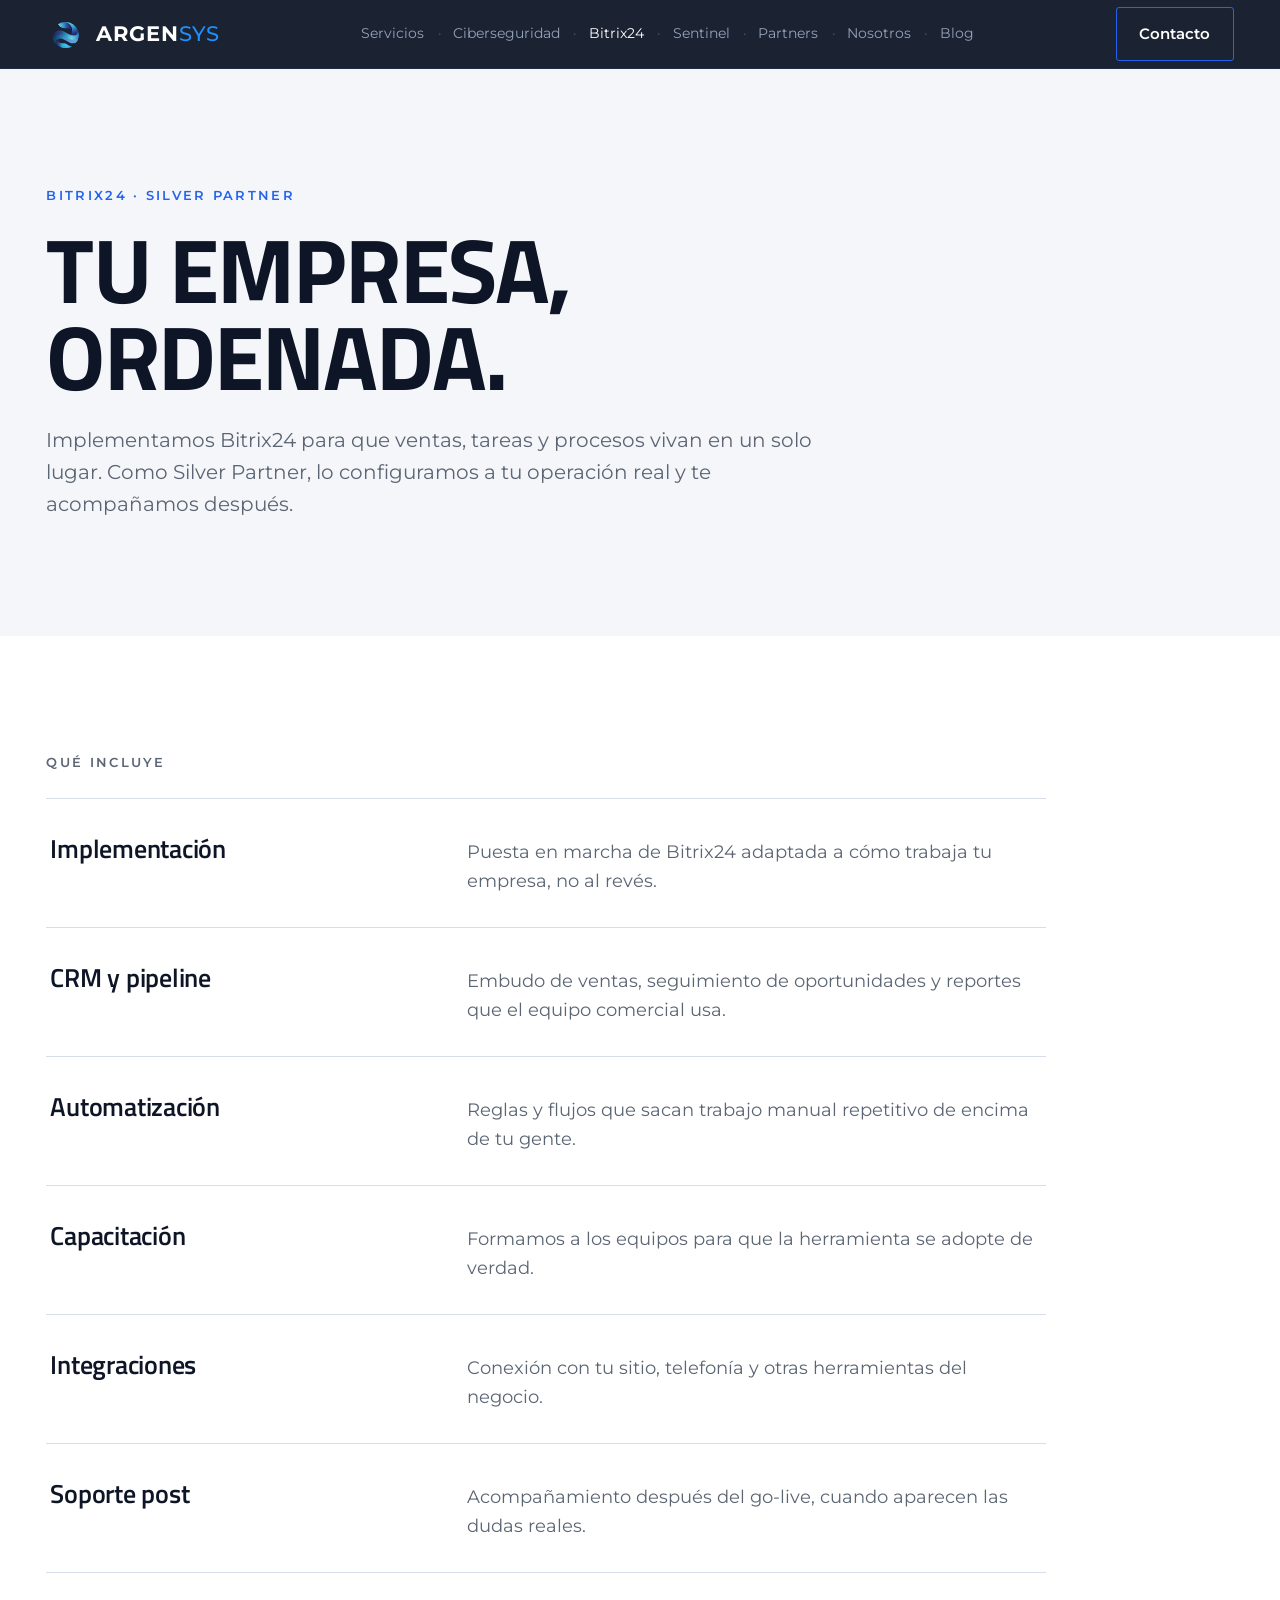
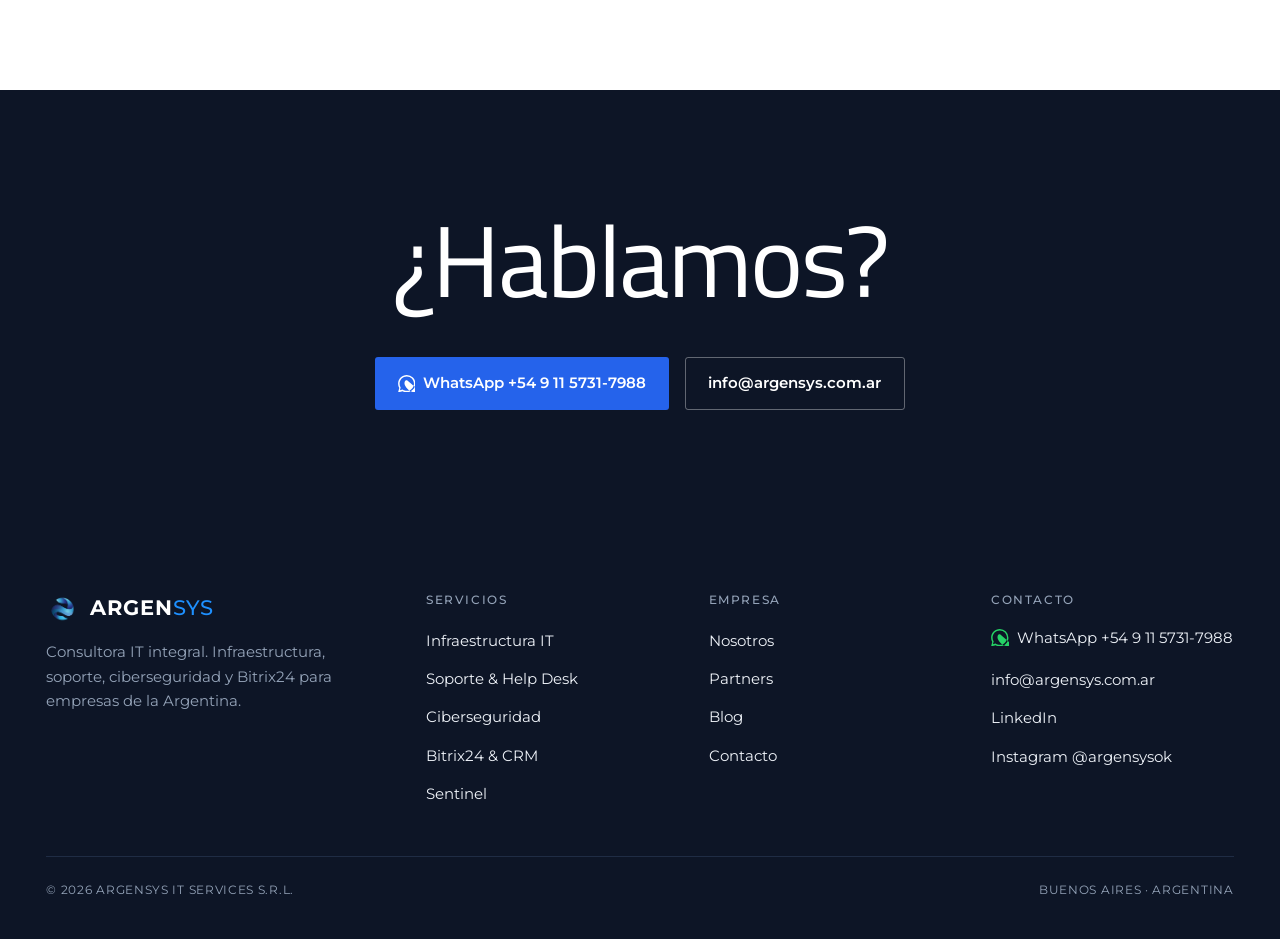
==== bitrix24/index.html @ 7c3070dc "Sitio institucional Argensys — rediseño multipágina Home en bandas full-width + 10 páginas internas," ====
<!DOCTYPE html>
<html lang="es-AR">
<head>
  <meta charset="UTF-8">
  <meta name="viewport" content="width=device-width, initial-scale=1.0">
  <script>document.documentElement.className += " js";</script>
  <title>Bitrix24 & CRM — Argensys</title>
  <meta name="description" content="Implementación y personalización de Bitrix24: CRM, pipeline de ventas, automatización de procesos, capacitación y soporte.">
  <link rel="icon" type="image/png" href="../logos/argensys.png">
  <link rel="preconnect" href="https://fonts.googleapis.com">
  <link rel="preconnect" href="https://fonts.gstatic.com" crossorigin>
  <link href="https://fonts.googleapis.com/css2?family=Montserrat:wght@300;400;500;600;700&family=Titillium+Web:wght@400;600;700;900&display=swap" rel="stylesheet">
  <link rel="stylesheet" href="../assets/css/style.css">
</head>
<body>
  <div class="intro" id="intro" role="presentation">
    <img class="intro__logo" src="../logos/argensys.png" alt="">
    <p class="intro__word">ARGEN<span>SYS</span></p>
  </div>
  <a class="skip-link" href="#main">Saltar al contenido</a>
  <header class="site-header">
    <div class="header-main">
      <div class="shell site-header__inner">
        <a class="brand" href="../index.html" aria-label="Argensys — Inicio">
          <img src="../logos/argensys.png" alt="">
          <span class="brand__name">ARGEN<span class="brand__sys">SYS</span></span>
        </a>
        <button class="nav-toggle" aria-label="Abrir menú" aria-controls="primary-nav" aria-expanded="false">
          <span></span><span></span><span></span>
        </button>
        <nav class="nav" id="primary-nav" aria-label="Principal">
          <div class="nav__links">
            <a href="../servicios/index.html">Servicios</a>
            <a href="../ciberseguridad/index.html">Ciberseguridad</a>
            <a href="../bitrix24/index.html" aria-current="page">Bitrix24</a>
            <a href="../sentinel/index.html">Sentinel</a>
            <a href="../partners/index.html">Partners</a>
            <a href="../nosotros/index.html">Nosotros</a>
            <a href="../blog/index.html">Blog</a>
          </div>
          <a class="btn nav__cta" href="../contacto/index.html">Contacto</a>
        </nav>
      </div>
    </div>
  </header>
  <main id="main">
    <section class="band-full b-page-hero b-page-hero--light">
      <div class="shell">
        <p class="b-page-hero__eyebrow">Bitrix24 · Silver Partner</p>
        <h1 class="b-page-hero__title">Tu empresa,<br>ordenada.</h1>
        <p class="b-page-hero__sub">Implementamos Bitrix24 para que ventas, tareas y procesos vivan en un solo lugar. Como Silver Partner, lo configuramos a tu operación real y te acompañamos después.</p>
      </div>
    </section>
    <section class="band-full b-content reveal">
      <div class="shell">
        <p class="b-content__label">Qué incluye</p>
        
        
        <div class="feat-list">
          <div class="feat-row"><div class="feat-row__name">Implementación</div><div class="feat-row__desc">Puesta en marcha de Bitrix24 adaptada a cómo trabaja tu empresa, no al revés.</div></div>
          <div class="feat-row"><div class="feat-row__name">CRM y pipeline</div><div class="feat-row__desc">Embudo de ventas, seguimiento de oportunidades y reportes que el equipo comercial usa.</div></div>
          <div class="feat-row"><div class="feat-row__name">Automatización</div><div class="feat-row__desc">Reglas y flujos que sacan trabajo manual repetitivo de encima de tu gente.</div></div>
          <div class="feat-row"><div class="feat-row__name">Capacitación</div><div class="feat-row__desc">Formamos a los equipos para que la herramienta se adopte de verdad.</div></div>
          <div class="feat-row"><div class="feat-row__name">Integraciones</div><div class="feat-row__desc">Conexión con tu sitio, telefonía y otras herramientas del negocio.</div></div>
          <div class="feat-row"><div class="feat-row__name">Soporte post</div><div class="feat-row__desc">Acompañamiento después del go-live, cuando aparecen las dudas reales.</div></div>
        </div>
      </div>
    </section>
    <section class="band-full b-cta reveal">
      <div class="shell">
        <h2 class="b-cta__h">¿Hablamos?</h2>
        <div class="b-cta__actions">
          <a class="btn btn--primary" href="https://wa.me/5491157317988"><svg class="wa-icon" viewBox="0 0 24 24" fill="currentColor" aria-hidden="true"><path d="M.057 24l1.687-6.163a11.867 11.867 0 01-1.587-5.945C.16 5.335 5.495 0 12.05 0a11.82 11.82 0 018.413 3.488 11.82 11.82 0 013.48 8.414c-.003 6.557-5.338 11.892-11.893 11.892a11.9 11.9 0 01-5.688-1.448L.057 24zm6.597-3.807c1.676.995 3.276 1.591 5.392 1.592 5.448 0 9.886-4.434 9.889-9.885.002-5.462-4.415-9.89-9.881-9.892-5.452 0-9.887 4.434-9.889 9.884a9.86 9.86 0 001.51 5.26l-.999 3.648 3.738-.981zm5.83-13.04l-.851-.001c-.296 0-.777.111-1.184.555-.407.444-1.555 1.519-1.555 3.703 0 2.184 1.592 4.296 1.814 4.592.222.296 3.118 4.99 7.702 6.79 3.808 1.499 4.583 1.201 5.41 1.126.827-.074 2.667-1.09 3.043-2.144.376-1.054.376-1.957.263-2.144-.111-.186-.407-.296-.85-.518z"/></svg> WhatsApp +54 9 11 5731-7988</a>
          <a class="btn btn--ghost" href="mailto:info@argensys.com.ar">info@argensys.com.ar</a>
        </div>
      </div>
    </section>
  </main>
  <footer class="site-footer">
    <div class="shell">
      <div class="footer__grid">
        <div class="footer__brand">
          <a class="brand" href="../index.html" aria-label="Argensys — Inicio">
            <img src="../logos/argensys.png" alt="" style="width:32px;height:32px">
            <span class="brand__name">ARGEN<span class="brand__sys">SYS</span></span>
          </a>
          <p class="footer__tag">Consultora IT integral. Infraestructura, soporte, ciberseguridad y Bitrix24 para empresas de la Argentina.</p>
        </div>
        <div class="footer__col">
          <h4>Servicios</h4>
          <ul>
            <li><a href="../infraestructura/index.html">Infraestructura IT</a></li>
            <li><a href="../soporte/index.html">Soporte &amp; Help Desk</a></li>
            <li><a href="../ciberseguridad/index.html">Ciberseguridad</a></li>
            <li><a href="../bitrix24/index.html">Bitrix24 &amp; CRM</a></li>
            <li><a href="../sentinel/index.html">Sentinel</a></li>
          </ul>
        </div>
        <div class="footer__col">
          <h4>Empresa</h4>
          <ul>
            <li><a href="../nosotros/index.html">Nosotros</a></li>
            <li><a href="../partners/index.html">Partners</a></li>
            <li><a href="../blog/index.html">Blog</a></li>
            <li><a href="../contacto/index.html">Contacto</a></li>
          </ul>
        </div>
        <div class="footer__col">
          <h4>Contacto</h4>
          <ul>
            <li><a class="footer__wa" href="https://wa.me/5491157317988"><svg class="wa-icon" viewBox="0 0 24 24" fill="currentColor" aria-hidden="true"><path d="M.057 24l1.687-6.163a11.867 11.867 0 01-1.587-5.945C.16 5.335 5.495 0 12.05 0a11.82 11.82 0 018.413 3.488 11.82 11.82 0 013.48 8.414c-.003 6.557-5.338 11.892-11.893 11.892a11.9 11.9 0 01-5.688-1.448L.057 24zm6.597-3.807c1.676.995 3.276 1.591 5.392 1.592 5.448 0 9.886-4.434 9.889-9.885.002-5.462-4.415-9.89-9.881-9.892-5.452 0-9.887 4.434-9.889 9.884a9.86 9.86 0 001.51 5.26l-.999 3.648 3.738-.981zm5.83-13.04l-.851-.001c-.296 0-.777.111-1.184.555-.407.444-1.555 1.519-1.555 3.703 0 2.184 1.592 4.296 1.814 4.592.222.296 3.118 4.99 7.702 6.79 3.808 1.499 4.583 1.201 5.41 1.126.827-.074 2.667-1.09 3.043-2.144.376-1.054.376-1.957.263-2.144-.111-.186-.407-.296-.85-.518z"/></svg> WhatsApp +54 9 11 5731-7988</a></li>
            <li><a href="mailto:info@argensys.com.ar">info@argensys.com.ar</a></li>
            <li><a href="https://www.linkedin.com/company/argensys">LinkedIn</a></li>
            <li><a href="https://instagram.com/argensysok">Instagram @argensysok</a></li>
          </ul>
        </div>
      </div>
      <div class="footer__bottom">
        <span>© 2026 ARGENSYS IT SERVICES S.R.L.</span>
        <span>BUENOS AIRES · ARGENTINA</span>
      </div>
    </div>
  </footer>
  <script src="../assets/js/main.js"></script>
</body>
</html>
---- assets/css/style.css ----
/* =========================================================================
   ARGENSYS IT SERVICES — Design System
   Concepto: "Documento de ingeniería" — canvas claro, navy estructural,
   azul medido, telemetría monoespaciada ("La Consola"), layout asimétrico.
   ========================================================================= */

/* ----- Tokens ----------------------------------------------------------- */
:root {
  /* Paleta aprobada (rol reasignado) */
  --tinta:       #0d1526;   /* tinta principal + paneles oscuros            */
  --noche:       #0a0f1e;   /* navy más profundo: hero / intro              */
  --senal:       #2563eb;   /* azul acento, medido                          */
  --senal-viva:  #1e90ff;   /* azul brillante: estados "en vivo", hover     */
  --papel:       #f4f6fa;   /* canvas claro frío (dominante)                */
  --papel-hueso: #ffffff;   /* superficies elevadas / formularios           */
  --grafito:     #5b6573;   /* texto secundario                             */
  --trazo:       #d8dee9;   /* hairlines, bordes 1px                        */

  /* Texto sobre oscuro */
  --sobre-osc:        #eef2f8;
  --sobre-osc-tenue:  #94a3b8;
  --trazo-osc:        #1f2c44;

  /* Tipografía — Título: Formula1 (fallback Titillium Web, su tipografía base);
     Subtexto/cuerpo: Montserrat. */
  --display: "Formula1", "Titillium Web", system-ui, sans-serif;
  --sans: "Montserrat", system-ui, sans-serif;
  --mono: "Montserrat", system-ui, sans-serif;

  /* Colores de marca (hover de partners) */
  --brand-ibm: #1F70C1;
  --brand-fortinet: #EE3124;
  --brand-lenovo: #E2231A;
  --brand-bitrix: #2FC7F7;
  --brand-cato: #E6007E;
  --wa: #25D366;

  /* Escala */
  --fs-xl: clamp(2.25rem, 1.3rem + 4.2vw, 4rem);     /* H1 */
  --fs-l:  clamp(1.75rem, 1.2rem + 2.4vw, 2.75rem);  /* H2 */
  --fs-m:  clamp(1.35rem, 1.1rem + 1vw, 1.625rem);   /* H3 */
  --fs-lead: clamp(1.05rem, 0.97rem + 0.4vw, 1.25rem);
  --fs-body: 1.125rem;
  --fs-meta: 0.8125rem;

  /* Estructura */
  --shell: 1280px;
  --spine: 232px;
  --gap: clamp(2rem, 1rem + 4vw, 5rem);
  --pad-x: clamp(1.25rem, 0.5rem + 3vw, 3rem);
  --pad-y: clamp(4rem, 2.5rem + 5vw, 7.5rem);
  --radius: 3px;

  --ease: cubic-bezier(0.22, 0.61, 0.36, 1);
}

/* ----- Reset ------------------------------------------------------------ */
*, *::before, *::after { box-sizing: border-box; }
* { margin: 0; }
html { -webkit-text-size-adjust: 100%; scroll-behavior: smooth; }
body {
  font-family: var(--sans);
  font-size: var(--fs-body);
  line-height: 1.6;
  color: var(--tinta);
  background: var(--papel);
  -webkit-font-smoothing: antialiased;
  text-rendering: optimizeLegibility;
}
img, svg { display: block; max-width: 100%; }
a { color: inherit; text-decoration: none; }
button { font: inherit; color: inherit; cursor: pointer; background: none; border: none; }
ul { list-style: none; padding: 0; }
h1, h2, h3 { line-height: 1.08; font-weight: 600; }

/* ----- Utilidades de layout -------------------------------------------- */
.shell {
  max-width: var(--shell);
  margin-inline: auto;
  padding-inline: var(--pad-x);
}

/* Fila asimétrica: espina angosta + contenido ancho */
.row {
  display: grid;
  grid-template-columns: var(--spine) 1fr;
  gap: var(--gap);
  align-items: start;
}
.row--wide { --spine: 264px; }
.content { min-width: 0; }

.band { padding-block: var(--pad-y); }
.band--dark   { background: var(--tinta); color: var(--sobre-osc); }
.band--night  { background: var(--noche); color: var(--sobre-osc); }
.band--paper  { background: var(--papel); }

/* ----- La Consola (espina + telemetría) -------------------------------- */
.spine { position: sticky; top: 116px; }
@media (max-width: 860px) { .spine { position: static; } }

.spine__code {
  font-family: var(--mono);
  font-size: 0.75rem;
  letter-spacing: 0.08em;
  color: var(--senal);
}
.band--dark .spine__code,
.band--night .spine__code { color: var(--senal-viva); }

.spine__label {
  display: block;
  font-family: var(--mono);
  font-size: var(--fs-meta);
  letter-spacing: 0.18em;
  text-transform: uppercase;
  color: var(--grafito);
  margin-top: 0.35rem;
}
.band--dark .spine__label,
.band--night .spine__label { color: var(--sobre-osc-tenue); }

.spine__rule { border: 0; border-top: 1px solid var(--trazo); margin: 1.25rem 0; }
.band--dark .spine__rule,
.band--night .spine__rule { border-color: var(--trazo-osc); }

.telemetry { font-family: var(--mono); font-size: var(--fs-meta); line-height: 2; }
.telemetry li {
  display: flex; align-items: center; gap: 0.55rem;
  color: var(--grafito);
  letter-spacing: 0.04em;
}
.band--dark .telemetry li,
.band--night .telemetry li { color: var(--sobre-osc-tenue); }
.telemetry b { color: var(--tinta); font-weight: 500; }
.band--dark .telemetry b,
.band--night .telemetry b { color: var(--sobre-osc); }

.dot {
  width: 7px; height: 7px; border-radius: 50%;
  background: var(--senal-viva);
  box-shadow: 0 0 0 0 rgba(30, 144, 255, 0.5);
  animation: pulse 2.4s var(--ease) infinite;
  flex: none;
}
@keyframes pulse {
  0%   { box-shadow: 0 0 0 0 rgba(30,144,255,0.5); }
  70%  { box-shadow: 0 0 0 7px rgba(30,144,255,0); }
  100% { box-shadow: 0 0 0 0 rgba(30,144,255,0); }
}

/* Eyebrow mono reutilizable */
.eyebrow {
  font-family: var(--mono);
  font-size: var(--fs-meta);
  letter-spacing: 0.18em;
  text-transform: uppercase;
  color: var(--senal);
}

/* ----- Botones ---------------------------------------------------------- */
.btn {
  display: inline-flex; align-items: center; gap: 0.6rem;
  font-family: var(--sans); font-weight: 600; font-size: 0.95rem;
  padding: 0.85rem 1.4rem;
  border-radius: var(--radius);
  transition: transform 0.2s var(--ease), background-color 0.2s var(--ease), color 0.2s var(--ease);
}
.btn--primary { background: var(--senal); color: #fff; }
.btn--primary:hover { background: var(--senal-viva); }
.btn--ghost { border: 1px solid var(--trazo); color: var(--tinta); }
.btn--ghost:hover { border-color: var(--senal); color: var(--senal); }
.band--dark .btn--ghost, .band--night .btn--ghost { border-color: var(--trazo-osc); color: var(--sobre-osc); }
.band--dark .btn--ghost:hover, .band--night .btn--ghost:hover { border-color: var(--senal-viva); color: #fff; }
.btn__arrow { transition: transform 0.2s var(--ease); }
.btn:hover .btn__arrow { transform: translateX(3px); }

/* =========================================================================
   HEADER
   ========================================================================= */
.site-header { position: sticky; top: 0; z-index: 50; }

/* Fila superior: telemetría (La Consola entra desde el header) */
.header-strip {
  background: var(--tinta);
  border-bottom: 1px solid var(--trazo-osc);
  font-family: var(--mono);
  font-size: 0.7rem; letter-spacing: 0.13em; text-transform: uppercase;
  color: var(--sobre-osc-tenue);
}
.header-strip__inner { display: flex; align-items: center; height: 34px; }
.header-strip__line { display: inline-flex; align-items: center; gap: 0.6rem; white-space: nowrap; overflow: hidden; text-overflow: ellipsis; }
.header-strip__line .sep { color: var(--trazo-osc); }
.header-strip .dot { width: 6px; height: 6px; }

/* Fila principal */
.header-main {
  background: rgba(13, 21, 38, 0.94);
  backdrop-filter: blur(8px);
  border-bottom: 1px solid var(--trazo-osc);
  color: var(--sobre-osc);
}
.site-header__inner { display: flex; align-items: center; gap: 1.5rem; height: 68px; }

.brand { display: flex; align-items: center; gap: 0.75rem; flex: none; }
.brand img { width: 38px; height: 38px; }
.brand__name {
  font-family: var(--sans); font-weight: 700; letter-spacing: 0.04em;
  font-size: 1.3rem; color: #fff;
}
.brand__sys { font-family: var(--mono); font-weight: 500; letter-spacing: 0.01em; color: var(--senal-viva); }

/* Nav centrado entre logo y CTA */
.nav { display: contents; }
.nav__links { flex: 1; display: flex; align-items: center; justify-content: center; }
.nav__links a {
  position: relative; font-size: 0.9rem; color: var(--sobre-osc-tenue);
  padding: 0.45rem 0.9rem; transition: color 0.2s var(--ease);
}
.nav__links a:not(:last-child)::after {
  content: "·"; position: absolute; right: -3px; top: 50%; transform: translateY(-50%);
  color: var(--sobre-osc-tenue); opacity: 0.45;
}
.nav__links a:hover, .nav__links a[aria-current="page"] { color: #fff; }

/* Botón Contacto: borde Señal */
.nav__cta {
  flex: none; background: transparent;
  border: 1px solid var(--senal); color: #fff;
}
.nav__cta:hover { background: var(--senal); border-color: var(--senal); }

.nav-toggle { display: none; }

/* =========================================================================
   HERO
   ========================================================================= */
.hero { overflow: hidden; }
.hero__grid {
  display: grid;
  grid-template-columns: 1.05fr 0.95fr;
  gap: clamp(1.5rem, 1rem + 2vw, 3rem);
  align-items: center;
}
.hero__grid > * { min-width: 0; }
.hero__title {
  font-family: var(--display);
  font-size: var(--fs-xl);
  font-weight: 600;
  letter-spacing: -0.015em;
  color: var(--tinta);
  text-wrap: balance;
}
.hero__title em { font-style: italic; color: var(--senal); }
.hero__lead {
  font-size: var(--fs-lead);
  color: var(--grafito);
  max-width: 46ch;
  margin-top: 1.5rem;
}
.hero__actions { display: flex; flex-wrap: wrap; gap: 0.9rem; margin-top: 2.25rem; }

/* Esquema técnico (plano de ingeniería) */
.schematic {
  width: 100%;
  border: 1px solid var(--trazo-osc);
  border-radius: var(--radius);
  background:
    linear-gradient(transparent 0 0) padding-box,
    var(--noche);
  padding: 1.25rem;
}
.schematic svg { width: 100%; height: auto; }
.schematic__cap {
  font-family: var(--mono); font-size: 0.7rem; letter-spacing: 0.12em;
  color: var(--sobre-osc-tenue); text-transform: uppercase;
  display: flex; justify-content: space-between; margin-top: 0.75rem;
}

/* =========================================================================
   FRANJA PARTNERS
   ========================================================================= */
.partners { border-bottom: 1px solid var(--trazo); }
.partners__inner { padding-block: 2.75rem; }
.partners__lead {
  font-family: var(--mono); font-size: var(--fs-meta);
  letter-spacing: 0.16em; text-transform: uppercase; color: var(--grafito);
  margin-bottom: 1.75rem;
}
.partner-row {
  display: flex; flex-wrap: wrap; align-items: flex-end;
  gap: clamp(1.75rem, 1rem + 3vw, 3.5rem);
}
.partner { display: flex; flex-direction: column; gap: 0.55rem; }
.partner__mark { height: 26px; display: flex; align-items: center; }
.partner__mark img { height: 100%; width: auto; filter: grayscale(1); opacity: 0.6; transition: filter 0.25s var(--ease), opacity 0.25s var(--ease); }
.partner:hover .partner__mark img { filter: grayscale(0); opacity: 1; }
.partner__text {
  font-family: var(--sans); font-weight: 700; font-size: 1.25rem;
  color: var(--tinta); letter-spacing: -0.01em; line-height: 1;
}
.partner__text small { font-weight: 400; color: var(--senal); }
.partner__tier {
  font-family: var(--mono); font-size: 0.7rem; letter-spacing: 0.1em;
  color: var(--grafito); text-transform: uppercase;
}
.partner__tier b { color: var(--senal); font-weight: 500; }

/* =========================================================================
   SERVICIOS — Ledger
   ========================================================================= */
.section-head { margin-bottom: 2.5rem; }
.section-head h2 { font-family: var(--display); font-size: var(--fs-l); letter-spacing: -0.01em; margin-top: 0.6rem; }
.band--dark .section-head h2, .band--night .section-head h2 { color: #fff; }

.ledger { border-top: 1px solid var(--trazo); }
.ledger__row {
  display: grid;
  grid-template-columns: 3.5rem 1fr auto;
  gap: clamp(1rem, 0.5rem + 2vw, 2.5rem);
  align-items: baseline;
  padding: 1.6rem 0.75rem;
  border-bottom: 1px solid var(--trazo);
  transition: background-color 0.25s var(--ease), padding-left 0.25s var(--ease);
}
.ledger__row:hover, .ledger__row:focus-visible {
  background: var(--papel-hueso);
  padding-left: 1.4rem;
  outline: none;
}
.ledger__num { font-family: var(--mono); font-size: 0.8rem; color: var(--senal); letter-spacing: 0.05em; }
.ledger__name {
  display: block;
  font-family: var(--sans); font-weight: 600; font-size: var(--fs-m);
  color: var(--tinta); letter-spacing: -0.01em;
}
.ledger__desc { display: block; color: var(--grafito); font-size: 1rem; margin-top: 0.4rem; max-width: 60ch; }
.ledger__meta {
  display: flex; align-items: center; gap: 1.25rem; white-space: nowrap;
}
.ledger__tag { font-family: var(--mono); font-size: 0.72rem; letter-spacing: 0.08em; text-transform: uppercase; color: var(--grafito); }
.ledger__arrow { color: var(--senal); transition: transform 0.25s var(--ease); font-size: 1.3rem; }
.ledger__row:hover .ledger__arrow { transform: translateX(5px); }

/* =========================================================================
   BANDA 20 AÑOS
   ========================================================================= */
.years__quote {
  font-family: var(--display);
  font-size: clamp(1.6rem, 1.1rem + 2.2vw, 2.6rem);
  font-weight: 500; line-height: 1.22; color: #fff;
  letter-spacing: -0.01em; max-width: 22ch;
}
.years__quote em { color: var(--senal-viva); font-style: italic; }
.years__body { color: var(--sobre-osc-tenue); max-width: 56ch; margin-top: 1.75rem; }

/* =========================================================================
   POR QUÉ ARGENSYS — lista asimétrica
   ========================================================================= */
.why { display: flex; flex-direction: column; gap: 2.5rem; }
.why__item { border-left: 2px solid var(--senal); padding-left: 1.5rem; }
.why__item:nth-child(1) { max-width: 52ch; }
.why__item:nth-child(2) { max-width: 46ch; margin-left: clamp(0px, 8vw, 6rem); }
.why__item:nth-child(3) { max-width: 50ch; margin-left: clamp(0px, 3vw, 2.5rem); }
.why__k { font-family: var(--mono); font-size: var(--fs-meta); letter-spacing: 0.12em; color: var(--senal); text-transform: uppercase; }
.why__h { font-family: var(--sans); font-weight: 600; font-size: var(--fs-m); margin: 0.5rem 0 0.6rem; }
.why__p { color: var(--grafito); }

/* =========================================================================
   CTA CONTACTO
   ========================================================================= */
.contact-cta { border-top: 1px solid var(--trazo); }
.contact-cta__h { font-family: var(--display); font-size: var(--fs-l); letter-spacing: -0.01em; max-width: 18ch; }
.contact-cta__sub { color: var(--grafito); margin: 1.25rem 0 2rem; max-width: 48ch; }
.contact-cta__lines { display: flex; flex-wrap: wrap; gap: 1rem 2.5rem; }
.contact-line { display: flex; align-items: center; gap: 0.6rem; font-family: var(--mono); font-size: 0.95rem; }
.contact-line span { color: var(--grafito); }
.contact-line a { color: var(--senal); border-bottom: 1px solid transparent; transition: border-color 0.2s var(--ease); }
.contact-line a:hover { border-color: var(--senal); }

/* =========================================================================
   HOME v2 — SECUENCIA DE BANDAS FULL-WIDTH
   Cada banda: 100% ancho, tratamiento visual propio, sin grilla repetida.
   ========================================================================= */
.band-full { width: 100%; padding-block: clamp(4rem, 2.5rem + 6vw, 9rem); }

/* --- BANDA 1 · HERO --- */
.b-hero {
  background: var(--papel);
  text-align: center;
  padding-block: clamp(4.5rem, 3rem + 9vw, 11rem);
  overflow: hidden;
}
.b-hero__word {
  font-family: var(--display);
  font-weight: 700;
  text-transform: uppercase;
  color: var(--tinta);
  line-height: 0.9;
  letter-spacing: -0.02em;
  font-size: clamp(2.75rem, 16.5vw, 16rem);
  white-space: nowrap;
}
.b-hero__dot { color: var(--senal); }
.b-hero__sub {
  margin-top: clamp(1.25rem, 0.5rem + 1.5vw, 2.25rem);
  font-size: var(--fs-lead);
  color: var(--grafito);
  font-weight: 400;
  letter-spacing: 0.01em;
}

/* --- BANDA 2 · STATEMENT --- */
.b-statement { background: var(--tinta); color: #fff; text-align: center; }
.b-statement__claim {
  font-family: var(--display);
  font-weight: 500;
  font-size: clamp(1.85rem, 1.1rem + 3.6vw, 3.75rem);
  line-height: 1.18;
  letter-spacing: -0.015em;
  color: #fff;
  max-width: 20ch;
  margin-inline: auto;
}
.b-statement__claim b { color: var(--senal-viva); font-weight: 500; }
.b-statement__logos {
  display: flex; flex-wrap: wrap; justify-content: center; align-items: center;
  gap: clamp(2rem, 1rem + 4vw, 4.5rem);
  margin-top: clamp(2.5rem, 1.5rem + 3vw, 4.5rem);
}
.b-statement__logos img {
  height: clamp(22px, 2.2vw, 30px); width: auto;
  filter: brightness(0) invert(1);
  opacity: 0.9;
}
.b-statement__txt {
  font-family: var(--sans); font-weight: 700;
  font-size: clamp(1.1rem, 0.9rem + 0.8vw, 1.5rem);
  color: #fff; letter-spacing: -0.01em;
}

/* --- BANDA 3 · SERVICIOS (lista editorial) --- */
.b-services { background: var(--papel-hueso); }
.b-services__label {
  font-family: var(--mono); font-size: var(--fs-meta);
  letter-spacing: 0.18em; text-transform: uppercase; color: var(--grafito);
  margin-bottom: clamp(1.5rem, 1rem + 1.5vw, 2.75rem);
}
.svc-list { border-top: 1px solid var(--trazo); }
.svc-row {
  display: flex; align-items: baseline; justify-content: space-between;
  gap: clamp(1.5rem, 1rem + 3vw, 4rem);
  padding: clamp(1.5rem, 1rem + 1.6vw, 2.6rem) clamp(0.75rem, 0.3rem + 1.5vw, 1.75rem);
  border-bottom: 1px solid var(--trazo);
  transition: background-color 0.25s var(--ease), padding 0.25s var(--ease);
}
.svc-row__name {
  font-family: var(--display); font-weight: 600;
  font-size: clamp(1.3rem, 0.95rem + 1.7vw, 2.2rem);
  letter-spacing: -0.01em; color: var(--tinta); flex: none;
  transition: color 0.25s var(--ease);
}
.svc-row__desc {
  color: var(--grafito); max-width: 46ch; text-align: right;
  transition: color 0.25s var(--ease);
}
.svc-row:hover, .svc-row:focus-visible {
  background: var(--senal); outline: none;
  padding-left: clamp(1.25rem, 0.5rem + 2.5vw, 3rem);
}
.svc-row:hover .svc-row__name, .svc-row:focus-visible .svc-row__name,
.svc-row:hover .svc-row__desc, .svc-row:focus-visible .svc-row__desc { color: #fff; }

/* --- BANDA 4 · NÚMERO ÚNICO --- */
.b-number { background: var(--papel); text-align: center; }
.b-number__fig {
  font-family: var(--display); font-weight: 600; color: var(--tinta);
  font-size: clamp(7rem, 28vw, 24rem); line-height: 0.85; letter-spacing: -0.04em;
}
.b-number__fig em { color: var(--senal); font-style: normal; }
.b-number__sub {
  font-size: var(--fs-lead); color: var(--grafito);
  max-width: 26ch; margin: clamp(1rem, 0.5rem + 1vw, 1.75rem) auto 0;
}

/* --- BANDA 5 · CTA FINAL --- */
.b-cta { background: var(--tinta); color: #fff; text-align: center; }
.b-cta__h {
  font-family: var(--display); font-weight: 500; color: #fff;
  font-size: clamp(2.75rem, 1.5rem + 6vw, 6.5rem); letter-spacing: -0.02em;
}
.b-cta__actions { display: flex; flex-wrap: wrap; justify-content: center; gap: 1rem; margin-top: clamp(2rem, 1rem + 2vw, 3rem); }
.b-cta .btn--ghost { border-color: rgba(255,255,255,0.35); color: #fff; }
.b-cta .btn--ghost:hover { border-color: var(--senal-viva); color: #fff; }

@media (max-width: 720px) {
  .svc-row { flex-direction: column; align-items: stretch; gap: 0.6rem; }
  .svc-row__desc { text-align: left; max-width: none; }
}

/* Hover de marca en logos del statement (home) — se iluminan en su color real */
.b-statement__logos img { transition: filter 0.25s var(--ease), opacity 0.25s var(--ease); }
.b-statement__logos img:hover { filter: none; opacity: 1; }
.b-statement__txt { transition: color 0.25s var(--ease); cursor: default; }
.b-statement__txt[data-brand="bitrix"]:hover { color: var(--brand-bitrix); }
.b-statement__txt[data-brand="cato"]:hover { color: var(--brand-cato); }

/* =========================================================================
   ÍCONO WHATSAPP
   ========================================================================= */
.wa-icon { width: 1.15em; height: 1.15em; flex: none; }
.btn .wa-icon { margin-right: -0.1rem; }
.footer__wa { display: inline-flex; align-items: center; gap: 0.5rem; }
.footer__wa .wa-icon { color: var(--wa); }
.contact-method__icon .wa-icon { width: 1.4rem; height: 1.4rem; color: var(--wa); }

/* =========================================================================
   PARTNERS (página) — hover ilumina el nombre con el color de cada marca
   ========================================================================= */
.partner-list { border-top: 1px solid var(--trazo); }
.partner-line {
  display: grid; grid-template-columns: 1fr auto; align-items: center; gap: 2rem;
  padding: clamp(1.5rem, 1rem + 1.5vw, 2.6rem) clamp(0.5rem, 0.2rem + 1vw, 1.5rem);
  border-bottom: 1px solid var(--trazo); text-decoration: none;
}
.partner-line__name {
  font-family: var(--display); font-weight: 700;
  font-size: clamp(1.6rem, 1.1rem + 2.4vw, 3rem);
  letter-spacing: -0.01em; color: var(--tinta);
  transition: color 0.25s var(--ease);
}
.partner-line:hover .partner-line__name,
.partner-line:focus-visible .partner-line__name { color: var(--brand); }
.partner-line__tier {
  font-family: var(--sans); font-weight: 600; font-size: 0.8rem;
  letter-spacing: 0.08em; text-transform: uppercase; color: var(--grafito);
  white-space: nowrap;
}
.partner-line__desc { grid-column: 1 / -1; color: var(--grafito); max-width: 70ch; margin-top: 0.5rem; }

/* =========================================================================
   CLIENTES — grilla de logos (placeholders, hover ilumina)
   ========================================================================= */
.clients-grid {
  display: grid; grid-template-columns: repeat(auto-fill, minmax(150px, 1fr));
  border: 1px solid var(--trazo); border-radius: var(--radius); overflow: hidden;
}
.client-cell {
  display: flex; align-items: center; justify-content: center;
  min-height: 96px; padding: 1.25rem;
  border-right: 1px solid var(--trazo); border-bottom: 1px solid var(--trazo);
  font-family: var(--display); font-weight: 600; font-size: 1.05rem; letter-spacing: 0.02em;
  color: var(--grafito); text-align: center;
  transition: color 0.25s var(--ease), background-color 0.25s var(--ease);
}
.client-cell:hover { color: #fff; background: var(--senal); }

/* =========================================================================
   PÁGINAS INTERNAS — bandas
   ========================================================================= */
.b-page-hero { background: var(--papel); padding-block: clamp(3.5rem, 2.5rem + 6vw, 7.5rem); }
.b-page-hero--dark { background: var(--tinta); color: #fff; }
.b-page-hero__eyebrow {
  font-family: var(--sans); font-weight: 600; font-size: 0.8rem;
  letter-spacing: 0.18em; text-transform: uppercase; color: var(--senal); margin-bottom: 1.25rem;
}
.b-page-hero__title {
  font-family: var(--display); font-weight: 700;
  font-size: clamp(2.5rem, 1.3rem + 5.5vw, 6rem); line-height: 0.95;
  letter-spacing: -0.02em; color: inherit; text-transform: uppercase;
}
.b-page-hero--light .b-page-hero__title { color: var(--tinta); }
.b-page-hero__sub {
  font-family: var(--sans); font-size: var(--fs-lead); color: var(--grafito);
  max-width: 60ch; margin-top: 1.5rem;
}
.b-page-hero--dark .b-page-hero__sub { color: var(--sobre-osc-tenue); }

/* Bloque de contenido editorial */
.b-content { background: var(--papel-hueso); }
.b-content--paper { background: var(--papel); }
.b-content__label {
  font-family: var(--sans); font-weight: 600; font-size: 0.8rem;
  letter-spacing: 0.18em; text-transform: uppercase; color: var(--grafito); margin-bottom: 1.5rem;
}
.b-content__title {
  font-family: var(--display); font-weight: 700;
  font-size: clamp(1.9rem, 1.2rem + 3vw, 3.25rem); letter-spacing: -0.015em;
  color: var(--tinta); text-transform: uppercase; max-width: 18ch; margin-bottom: 1.5rem;
}
.b-content__lead { font-size: var(--fs-lead); color: var(--grafito); max-width: 62ch; margin-bottom: 2.5rem; }

/* Lista de prestaciones (no link, sin relleno hover) */
.feat-list { border-top: 1px solid var(--trazo); max-width: 1000px; }
.feat-row {
  display: grid; grid-template-columns: 0.8fr 1.2fr; gap: clamp(1rem, 0.5rem + 2vw, 3rem);
  padding: clamp(1.25rem, 0.8rem + 1.4vw, 2.1rem) 0.25rem;
  border-bottom: 1px solid var(--trazo); align-items: baseline;
}
.feat-row__name { font-family: var(--display); font-weight: 600; font-size: clamp(1.15rem, 0.95rem + 0.9vw, 1.6rem); color: var(--tinta); letter-spacing: -0.01em; }
.feat-row__desc { color: var(--grafito); }
@media (max-width: 680px) { .feat-row { grid-template-columns: 1fr; gap: 0.5rem; } }

/* Métodos de contacto (página contacto) */
.contact-methods { display: grid; grid-template-columns: repeat(auto-fit, minmax(240px, 1fr)); gap: 1.5rem; }
.contact-method {
  display: flex; align-items: center; gap: 1rem;
  padding: 1.5rem; border: 1px solid var(--trazo); border-radius: var(--radius);
  background: var(--papel-hueso); transition: border-color 0.25s var(--ease), transform 0.25s var(--ease);
}
.contact-method:hover { border-color: var(--senal); transform: translateY(-2px); }
.contact-method__icon { font-size: 1.4rem; color: var(--senal); flex: none; }
.contact-method__label { font-family: var(--sans); font-weight: 600; font-size: 0.78rem; letter-spacing: 0.1em; text-transform: uppercase; color: var(--grafito); }
.contact-method__value { font-family: var(--display); font-weight: 600; font-size: 1.1rem; color: var(--tinta); }

/* Blog — lista editorial de artículos */
.post-list { border-top: 1px solid var(--trazo); }
.post-row {
  display: grid; grid-template-columns: auto 1fr auto; gap: clamp(1rem, 0.5rem + 2vw, 2.5rem);
  align-items: baseline; padding: clamp(1.5rem, 1rem + 1.5vw, 2.4rem) 0.25rem;
  border-bottom: 1px solid var(--trazo); transition: padding-left 0.25s var(--ease);
}
.post-row:hover { padding-left: 1rem; }
.post-row__date { font-family: var(--sans); font-size: 0.85rem; color: var(--grafito); white-space: nowrap; }
.post-row__title { font-family: var(--display); font-weight: 600; font-size: clamp(1.2rem, 0.9rem + 1.4vw, 1.9rem); color: var(--tinta); letter-spacing: -0.01em; }
.post-row__cat { font-family: var(--sans); font-weight: 600; font-size: 0.72rem; letter-spacing: 0.08em; text-transform: uppercase; color: var(--senal); white-space: nowrap; }
@media (max-width: 680px) { .post-row { grid-template-columns: 1fr; gap: 0.4rem; } }

/* =========================================================================
   PRUEBAS / SECTORES (R1) — dentro de banda navy
   ========================================================================= */
.proof { margin-top: 2.75rem; padding-top: 2rem; border-top: 1px solid var(--trazo-osc); }
.proof__label {
  font-family: var(--mono); font-size: var(--fs-meta); letter-spacing: 0.14em;
  text-transform: uppercase; color: var(--sobre-osc-tenue); margin-bottom: 1rem;
}
.proof__sectors { display: flex; flex-wrap: wrap; gap: 0.6rem; margin-bottom: 1.75rem; }
.proof__sectors span {
  font-family: var(--mono); font-size: 0.76rem; letter-spacing: 0.03em;
  color: var(--sobre-osc); border: 1px solid var(--trazo-osc);
  padding: 0.32rem 0.7rem; border-radius: var(--radius);
}
.proof__metrics {
  display: flex; flex-wrap: wrap; gap: 1rem 2.5rem;
  font-family: var(--mono); font-size: 0.85rem; color: var(--sobre-osc-tenue);
  letter-spacing: 0.03em;
}
.proof__metrics span { display: inline-flex; align-items: baseline; gap: 0.4rem; }
.proof__metrics b { color: var(--senal-viva); font-weight: 500; font-size: 1rem; }

/* =========================================================================
   BANDA SENTINEL (R4) — producto propio, navy
   ========================================================================= */
.sentinel__grid { display: grid; grid-template-columns: 1fr 0.85fr; gap: var(--gap); align-items: center; }
.sentinel__grid > * { min-width: 0; }
.sentinel__h { font-family: var(--display); font-size: var(--fs-l); color: #fff; letter-spacing: -0.01em; margin: 0.6rem 0 1rem; }
.sentinel__p { color: var(--sobre-osc-tenue); max-width: 50ch; margin-bottom: 2rem; }

/* =========================================================================
   TESTIMONIO (R1)
   ========================================================================= */
.testimonial__quote {
  font-family: var(--display); font-weight: 500; font-style: italic;
  font-size: clamp(1.5rem, 1.1rem + 1.9vw, 2.25rem); line-height: 1.32;
  color: var(--tinta); letter-spacing: -0.01em; max-width: 24ch;
}
.testimonial__quote::before { content: "“"; color: var(--senal); }
.testimonial__quote::after { content: "”"; color: var(--senal); }
.testimonial__cite {
  margin-top: 1.75rem; font-family: var(--mono); font-size: var(--fs-meta);
  letter-spacing: 0.06em; color: var(--grafito); text-transform: uppercase;
}
.testimonial__cite b { color: var(--tinta); font-weight: 500; }

/* =========================================================================
   SCROLL-REVEAL (R3)
   ========================================================================= */
.js .reveal { opacity: 0; transform: translateY(18px); transition: opacity 0.6s var(--ease), transform 0.6s var(--ease); }
.reveal.is-visible { opacity: 1; transform: none; }

/* =========================================================================
   FOOTER
   ========================================================================= */
.site-footer { background: var(--tinta); color: var(--sobre-osc-tenue); padding-block: 4rem 2.5rem; }
.footer__grid { display: grid; grid-template-columns: 1.4fr repeat(3, 1fr); gap: 2.5rem; }
.footer__brand .brand__name { color: #fff; }
.footer__tag { margin-top: 1rem; max-width: 32ch; font-size: 0.95rem; }
.footer__col h4 { font-family: var(--mono); font-size: 0.72rem; letter-spacing: 0.14em; text-transform: uppercase; color: var(--sobre-osc-tenue); margin-bottom: 1rem; font-weight: 500; }
.footer__col ul { display: flex; flex-direction: column; gap: 0.6rem; }
.footer__col a { font-size: 0.95rem; color: var(--sobre-osc); transition: color 0.2s var(--ease); }
.footer__col a:hover { color: var(--senal-viva); }
.footer__bottom {
  display: flex; flex-wrap: wrap; justify-content: space-between; gap: 1rem;
  margin-top: 3rem; padding-top: 1.5rem; border-top: 1px solid var(--trazo-osc);
  font-family: var(--mono); font-size: 0.72rem; letter-spacing: 0.06em; color: var(--sobre-osc-tenue);
}

/* =========================================================================
   INTRO
   ========================================================================= */
.intro {
  position: fixed; inset: 0; z-index: 100;
  background: var(--noche);
  display: grid; place-items: center;
  transition: opacity 0.7s var(--ease), visibility 0.7s var(--ease);
}
.intro.is-done { opacity: 0; visibility: hidden; }
.intro__logo {
  width: clamp(96px, 18vw, 150px);
  opacity: 0; transform: scale(0.85);
  animation: intro-in 1s var(--ease) forwards;
}
.intro__word {
  font-family: var(--sans); font-weight: 700; letter-spacing: 0.3em;
  color: #fff; font-size: 0.85rem; text-transform: uppercase;
  margin-top: 1.5rem; opacity: 0;
  animation: intro-word 0.8s var(--ease) 0.5s forwards;
}
.intro__word span { color: var(--senal-viva); }
@keyframes intro-in { to { opacity: 1; transform: scale(1); } }
@keyframes intro-word { to { opacity: 1; } }

/* =========================================================================
   FOCUS / ACCESIBILIDAD
   ========================================================================= */
:focus-visible { outline: 2px solid var(--senal-viva); outline-offset: 3px; border-radius: 2px; }
.skip-link {
  position: absolute; left: -999px; top: 0; z-index: 200;
  background: var(--senal); color: #fff; padding: 0.6rem 1rem; border-radius: var(--radius);
}
.skip-link:focus { left: 0.5rem; top: 0.5rem; }

/* =========================================================================
   RESPONSIVE
   ========================================================================= */
@media (max-width: 1024px) {
  .nav { gap: 1rem; }
  .nav a { font-size: 0.85rem; }
}
@media (max-width: 860px) {
  .row { grid-template-columns: 1fr; gap: 2rem; }
  .spine { display: flex; flex-wrap: wrap; gap: 0.75rem 2rem; align-items: center; }
  .spine__rule { display: none; }
  .telemetry { display: flex; flex-wrap: wrap; gap: 0.5rem 1.5rem; }
  .hero__grid { grid-template-columns: 1fr; }
  .footer__grid { grid-template-columns: 1fr 1fr; }

  .header-strip { display: none; }

  /* Nav móvil */
  .nav {
    display: flex;
    position: fixed; inset: 68px 0 auto 0;
    flex-direction: column; align-items: stretch; gap: 0;
    background: var(--tinta); border-bottom: 1px solid var(--trazo-osc);
    padding: 0.5rem var(--pad-x) 1.5rem;
    transform: translateY(-120%); transition: transform 0.3s var(--ease);
    margin-left: 0;
  }
  .nav.is-open { transform: translateY(0); }
  .nav__links { flex: none; flex-direction: column; align-items: stretch; }
  .nav__links a { padding: 0.85rem 0; border-bottom: 1px solid var(--trazo-osc); font-size: 1rem; }
  .nav__links a:not(:last-child)::after { display: none; }
  .nav__cta { margin: 1rem 0 0; }
  .nav-toggle {
    display: flex; flex-direction: column; gap: 5px; margin-left: auto;
    padding: 0.5rem; width: 40px;
  }
  .nav-toggle span { height: 2px; background: #fff; transition: transform 0.3s var(--ease), opacity 0.3s var(--ease); }
  .nav-toggle.is-open span:nth-child(1) { transform: translateY(7px) rotate(45deg); }
  .nav-toggle.is-open span:nth-child(2) { opacity: 0; }
  .nav-toggle.is-open span:nth-child(3) { transform: translateY(-7px) rotate(-45deg); }
}
@media (max-width: 560px) {
  .ledger__row { grid-template-columns: 2.5rem 1fr; }
  .ledger__meta { grid-column: 2; margin-top: 0.75rem; }
  .footer__grid { grid-template-columns: 1fr; }
}

/* ----- Reduced motion --------------------------------------------------- */
@media (prefers-reduced-motion: reduce) {
  *, *::before, *::after { animation-duration: 0.001ms !important; animation-iteration-count: 1 !important; transition-duration: 0.001ms !important; scroll-behavior: auto !important; }
  .intro { display: none; }
  .js .reveal { opacity: 1 !important; transform: none !important; }
}
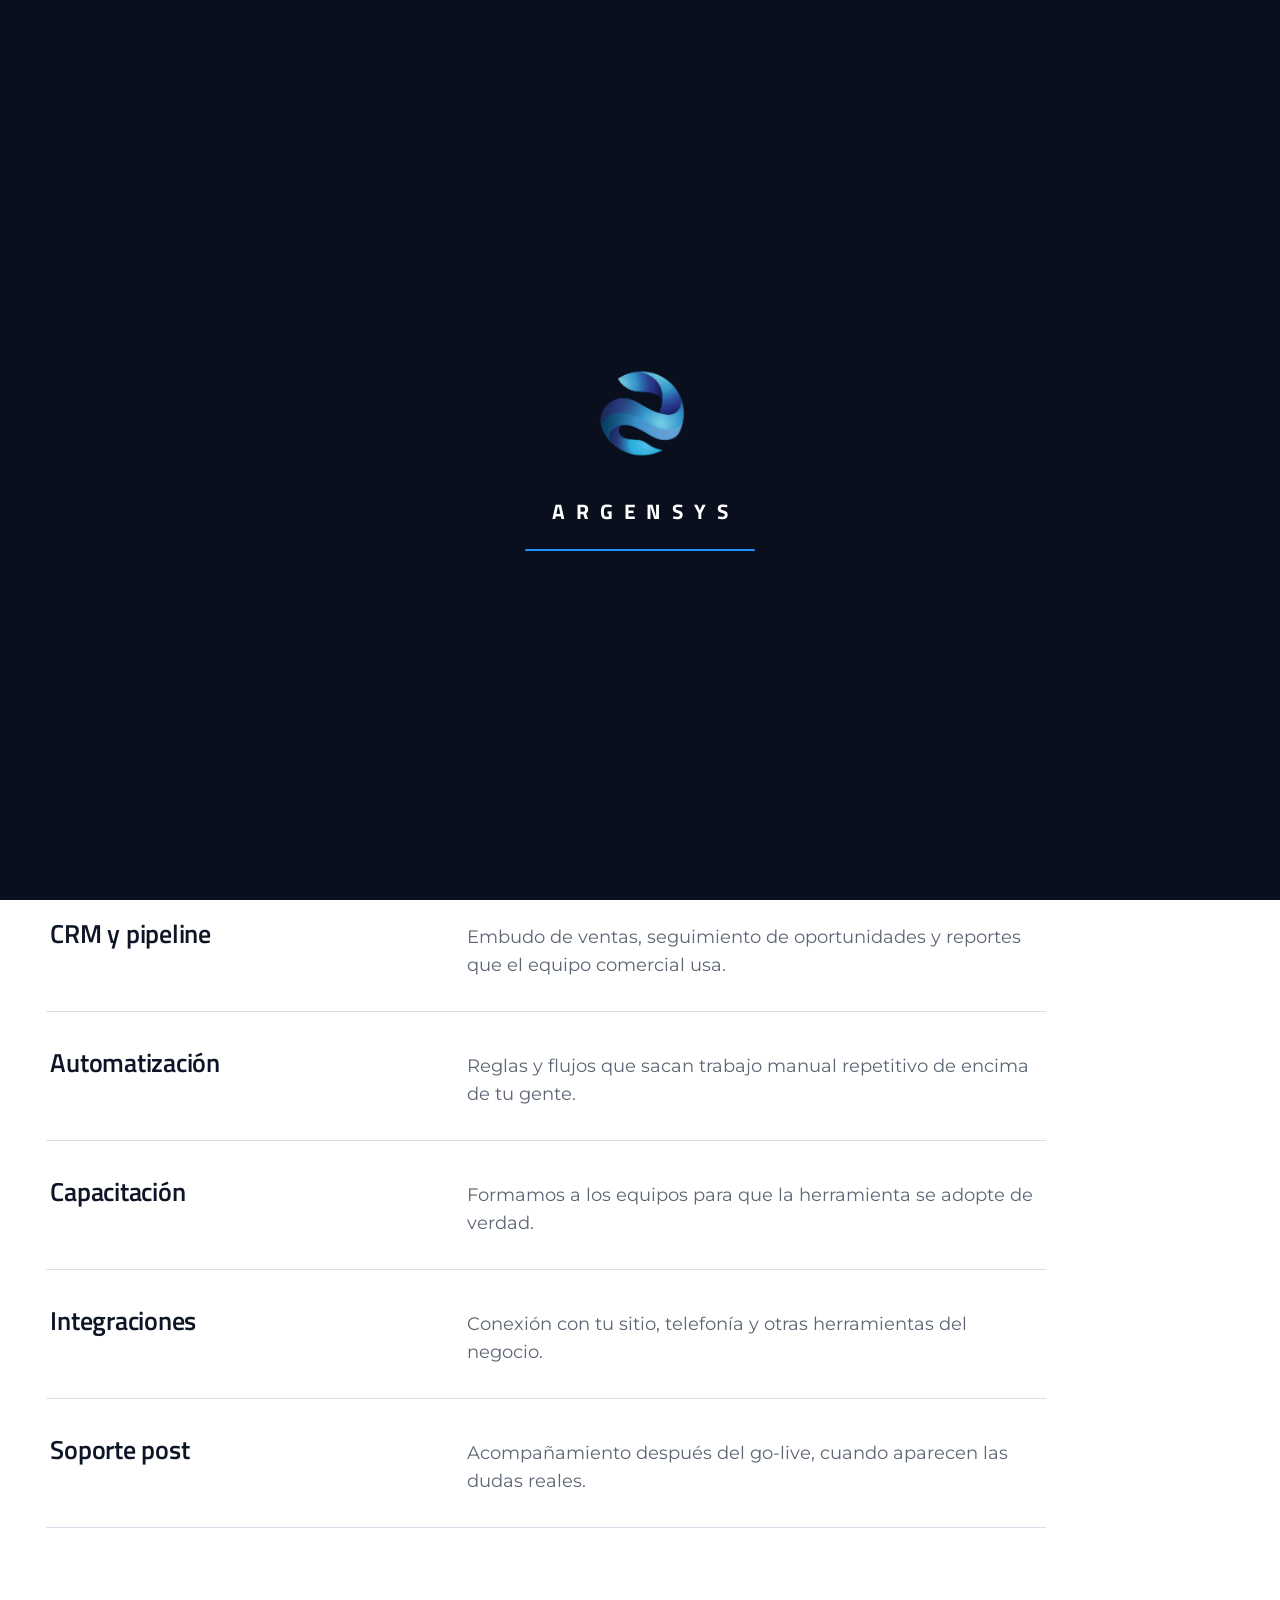
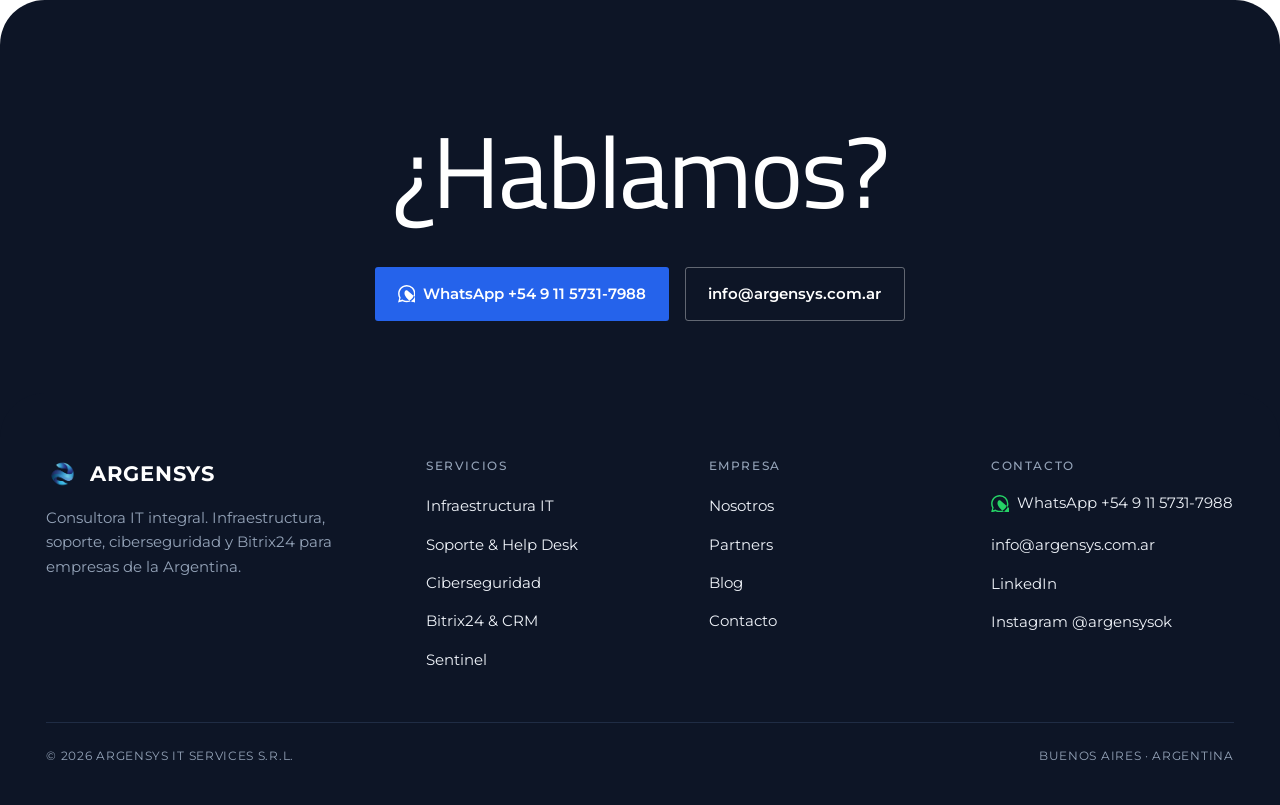
==== commit 744c4c70: "Hero con keywords SEO, diseño fluido y contenido real - Wordmark del header en blanco - Hero: titula" ====
--- a/bitrix24/index.html
+++ b/bitrix24/index.html
@@ -14,8 +14,11 @@
 </head>
 <body>
   <div class="intro" id="intro" role="presentation">
-    <img class="intro__logo" src="../logos/argensys.png" alt="">
-    <p class="intro__word">ARGEN<span>SYS</span></p>
+    <div class="intro__inner">
+      <img class="intro__logo" src="../logos/argensys.png" alt="">
+      <p class="intro__word">ARGENSYS</p>
+      <span class="intro__line" aria-hidden="true"></span>
+    </div>
   </div>
   <a class="skip-link" href="#main">Saltar al contenido</a>
   <header class="site-header">
@@ -56,7 +59,7 @@
         <p class="b-content__label">Qué incluye</p>
         
         
-        <div class="feat-list">
+        <div class="feat-list stagger">
           <div class="feat-row"><div class="feat-row__name">Implementación</div><div class="feat-row__desc">Puesta en marcha de Bitrix24 adaptada a cómo trabaja tu empresa, no al revés.</div></div>
           <div class="feat-row"><div class="feat-row__name">CRM y pipeline</div><div class="feat-row__desc">Embudo de ventas, seguimiento de oportunidades y reportes que el equipo comercial usa.</div></div>
           <div class="feat-row"><div class="feat-row__name">Automatización</div><div class="feat-row__desc">Reglas y flujos que sacan trabajo manual repetitivo de encima de tu gente.</div></div>
--- a/assets/css/style.css
+++ b/assets/css/style.css
@@ -208,7 +208,7 @@
   font-family: var(--sans); font-weight: 700; letter-spacing: 0.04em;
   font-size: 1.3rem; color: #fff;
 }
-.brand__sys { font-family: var(--mono); font-weight: 500; letter-spacing: 0.01em; color: var(--senal-viva); }
+.brand__sys { font-family: var(--sans); font-weight: 700; letter-spacing: 0.04em; color: #fff; }
 
 /* Nav centrado entre logo y CTA */
 .nav { display: contents; }
@@ -409,6 +409,15 @@
   font-weight: 400;
   letter-spacing: 0.01em;
 }
+/* Hero con keywords SEO */
+.b-hero__head {
+  font-family: var(--display); font-weight: 700; text-transform: uppercase;
+  color: var(--tinta); line-height: 0.98; letter-spacing: -0.02em;
+  font-size: clamp(2.4rem, 1.3rem + 5.4vw, 6.5rem);
+  max-width: 16ch; margin-inline: auto; text-wrap: balance;
+}
+.b-hero__head em { color: var(--senal); font-style: normal; }
+.b-hero__actions { display: flex; flex-wrap: wrap; gap: 1rem; justify-content: center; margin-top: clamp(1.75rem, 1rem + 2vw, 2.75rem); }
 
 /* --- BANDA 2 · STATEMENT --- */
 .b-statement { background: var(--tinta); color: #fff; text-align: center; }
@@ -492,6 +501,63 @@
 .b-cta__actions { display: flex; flex-wrap: wrap; justify-content: center; gap: 1rem; margin-top: clamp(2rem, 1rem + 2vw, 3rem); }
 .b-cta .btn--ghost { border-color: rgba(255,255,255,0.35); color: #fff; }
 .b-cta .btn--ghost:hover { border-color: var(--senal-viva); color: #fff; }
+
+/* =========================================================================
+   DISEÑO FLUIDO — bandas con esquinas redondeadas que se superponen
+   ========================================================================= */
+.band-full { position: relative; }
+.band-full + .band-full {
+  border-top-left-radius: clamp(22px, 3.5vw, 56px);
+  border-top-right-radius: clamp(22px, 3.5vw, 56px);
+  margin-top: clamp(-56px, -3.5vw, -22px);
+}
+/* el footer también sube y redondea sobre la última banda */
+.site-footer { position: relative; border-top-left-radius: clamp(22px, 3.5vw, 56px); border-top-right-radius: clamp(22px, 3.5vw, 56px); margin-top: clamp(-56px, -3.5vw, -22px); }
+
+/* =========================================================================
+   SCROLL — stagger (animación escalonada de hijos)
+   ========================================================================= */
+.js .stagger > * { opacity: 0; transform: translateY(20px); transition: opacity 0.55s var(--ease), transform 0.55s var(--ease); }
+.stagger.is-visible > * { opacity: 1; transform: none; }
+.stagger.is-visible > *:nth-child(1) { transition-delay: 0.04s; }
+.stagger.is-visible > *:nth-child(2) { transition-delay: 0.10s; }
+.stagger.is-visible > *:nth-child(3) { transition-delay: 0.16s; }
+.stagger.is-visible > *:nth-child(4) { transition-delay: 0.22s; }
+.stagger.is-visible > *:nth-child(5) { transition-delay: 0.28s; }
+.stagger.is-visible > *:nth-child(6) { transition-delay: 0.34s; }
+.stagger.is-visible > *:nth-child(7) { transition-delay: 0.40s; }
+.stagger.is-visible > *:nth-child(8) { transition-delay: 0.46s; }
+.stagger.is-visible > *:nth-child(n+9) { transition-delay: 0.52s; }
+
+/* =========================================================================
+   BANDA INDUSTRIA / CONTEXTO (home)
+   ========================================================================= */
+.b-context { background: var(--tinta); color: #fff; }
+.b-context__head {
+  font-family: var(--display); font-weight: 700; text-transform: uppercase;
+  font-size: clamp(2rem, 1.2rem + 3.4vw, 4rem); line-height: 1.02;
+  letter-spacing: -0.02em; color: #fff; max-width: 20ch;
+}
+.b-context__head em { color: var(--senal-viva); font-style: normal; }
+.b-context__sub { color: var(--sobre-osc-tenue); max-width: 60ch; margin-top: 1.75rem; font-size: var(--fs-lead); }
+.b-context__stats { display: flex; flex-wrap: wrap; gap: 1rem 3rem; margin-top: 2.5rem; }
+.b-context__stat { display: flex; flex-direction: column; gap: 0.2rem; }
+.b-context__stat b { font-family: var(--display); font-weight: 700; font-size: clamp(2rem, 1.4rem + 2vw, 3rem); color: var(--senal-viva); line-height: 1; }
+.b-context__stat span { font-family: var(--sans); font-size: 0.85rem; color: var(--sobre-osc-tenue); max-width: 24ch; }
+
+/* =========================================================================
+   TESTIMONIOS (home) — citas reales
+   ========================================================================= */
+.b-testi { background: var(--papel-hueso); }
+.testi-grid { display: grid; grid-template-columns: repeat(auto-fit, minmax(280px, 1fr)); gap: clamp(2rem, 1rem + 3vw, 4rem); }
+.testi__quote {
+  font-family: var(--display); font-weight: 600; font-size: clamp(1.3rem, 1rem + 1.2vw, 1.85rem);
+  line-height: 1.32; color: var(--tinta); letter-spacing: -0.01em;
+}
+.testi__quote::before { content: "“"; color: var(--senal); }
+.testi__quote::after { content: "”"; color: var(--senal); }
+.testi__cite { margin-top: 1.25rem; font-family: var(--sans); font-weight: 600; font-size: 0.8rem; letter-spacing: 0.08em; text-transform: uppercase; color: var(--grafito); }
+.testi__cite b { color: var(--senal); }
 
 @media (max-width: 720px) {
   .svc-row { flex-direction: column; align-items: stretch; gap: 0.6rem; }
@@ -702,23 +768,30 @@
   position: fixed; inset: 0; z-index: 100;
   background: var(--noche);
   display: grid; place-items: center;
-  transition: opacity 0.7s var(--ease), visibility 0.7s var(--ease);
-}
-.intro.is-done { opacity: 0; visibility: hidden; }
+  transition: transform 0.85s cubic-bezier(0.76, 0, 0.24, 1);
+}
+.intro.is-done { transform: translateY(-101%); }
+.intro__inner { display: flex; flex-direction: column; align-items: center; }
 .intro__logo {
-  width: clamp(96px, 18vw, 150px);
-  opacity: 0; transform: scale(0.85);
-  animation: intro-in 1s var(--ease) forwards;
+  width: clamp(80px, 13vw, 122px);
+  opacity: 0; transform: scale(0.55) rotate(-14deg);
+  animation: intro-logo 0.95s cubic-bezier(0.22, 0.61, 0.36, 1) forwards;
 }
 .intro__word {
-  font-family: var(--sans); font-weight: 700; letter-spacing: 0.3em;
-  color: #fff; font-size: 0.85rem; text-transform: uppercase;
-  margin-top: 1.5rem; opacity: 0;
-  animation: intro-word 0.8s var(--ease) 0.5s forwards;
-}
-.intro__word span { color: var(--senal-viva); }
-@keyframes intro-in { to { opacity: 1; transform: scale(1); } }
-@keyframes intro-word { to { opacity: 1; } }
+  font-family: var(--display); font-weight: 700; text-transform: uppercase;
+  font-size: clamp(0.95rem, 2.4vw, 1.3rem); letter-spacing: 0.52em;
+  color: #fff; margin-top: 1.5rem; padding-left: 0.52em;
+  opacity: 0; transform: translateY(12px);
+  animation: intro-word 0.7s var(--ease) 0.5s forwards;
+}
+.intro__line {
+  display: block; height: 2px; width: 0; margin-top: 1.3rem;
+  background: var(--senal-viva); border-radius: 2px;
+  animation: intro-line 0.65s var(--ease) 0.8s forwards;
+}
+@keyframes intro-logo { to { opacity: 1; transform: scale(1) rotate(0); } }
+@keyframes intro-word { to { opacity: 1; transform: none; } }
+@keyframes intro-line { to { width: clamp(110px, 20vw, 230px); } }
 
 /* =========================================================================
    FOCUS / ACCESIBILIDAD
@@ -781,5 +854,5 @@
 @media (prefers-reduced-motion: reduce) {
   *, *::before, *::after { animation-duration: 0.001ms !important; animation-iteration-count: 1 !important; transition-duration: 0.001ms !important; scroll-behavior: auto !important; }
   .intro { display: none; }
-  .js .reveal { opacity: 1 !important; transform: none !important; }
-}
+  .js .reveal, .js .stagger > * { opacity: 1 !important; transform: none !important; }
+}
